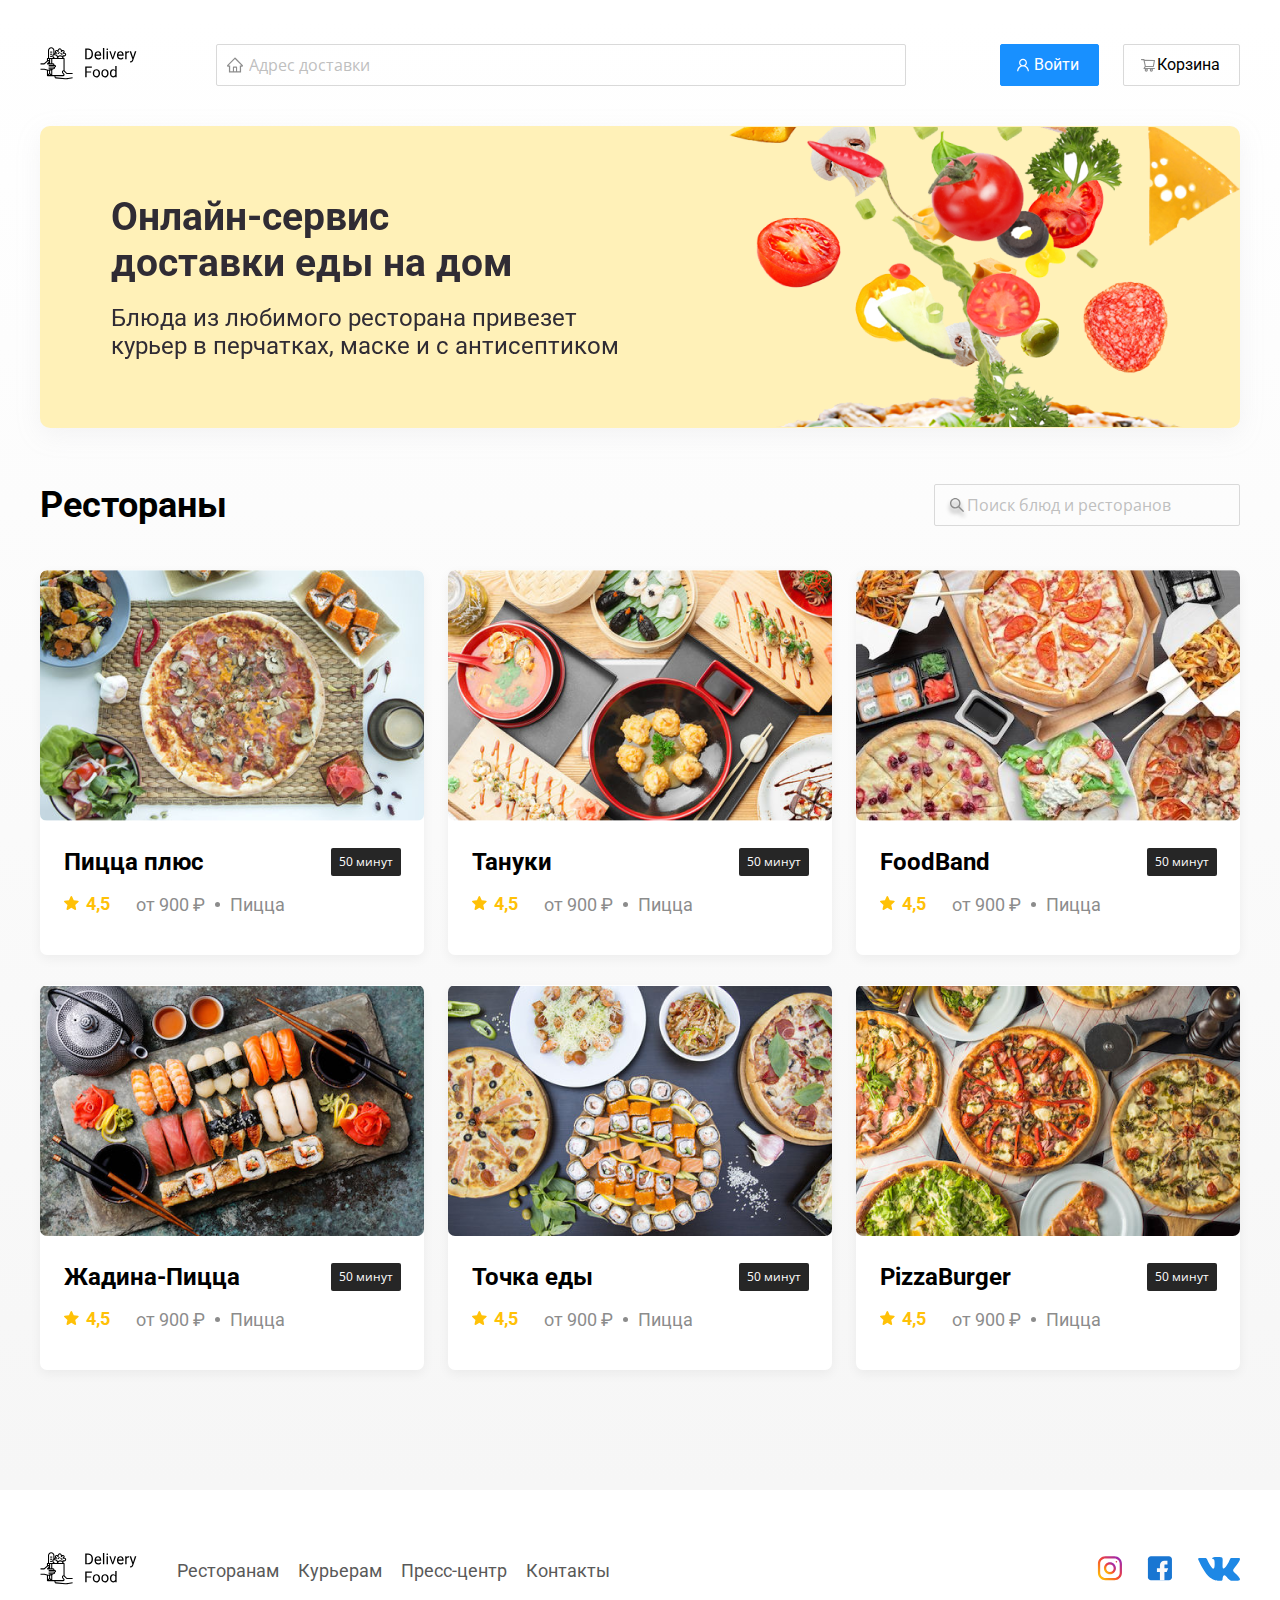
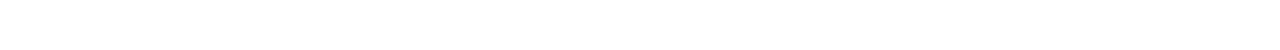
==== index.html @ 66b0663f "Add files via upload" ====
<!DOCTYPE html>
<html lang="ru">
<head>
    <meta charset="UTF-8">
    <meta http-equiv="X-UA-Compatible" content="IE=edge">
    <meta name="viewport" content="width=device-width, initial-scale=1.0">
    <title>Delivery Food</title>
    <link rel="preconnect" href="https://fonts.googleapis.com">
    <link rel="preconnect" href="https://fonts.gstatic.com" crossorigin>
    <link href="https://fonts.googleapis.com/css2?family=Open+Sans:wght@400;700&family=Roboto:wght@400;700&display=swap" rel="stylesheet">
    <link rel="stylesheet" href="css/styles.css">
    <link rel="icon" href="#" type="image/x-icon">
    <script src="./js/script.js" defer></script>
</head>
<body>
    
    <header class="section__header">
        <div class="container block block__header">
            <a href="/" class="logo">
                <img src="img/logo.svg" alt="логотиппппппп" class="logo__img">
            </a>
            <input type="text" class="input input-adress" placeholder="Адрес доставки">
            <div class="buttons header__buttons">
                <button class="button button__man button--primary">Войти</button>
                <button id="korzina" class="button button__cart button--secondary ">Корзина</button>
            </div>
        </div> 
    </header>
    <section class="section__promo ">
            <div class="container promo__block">
                <div class="promo__info">
                    <h1 class="promo__title">Онлайн-сервис <br> доставки еды на дом</h1>
                    <p class="promo__desc">Блюда из любимого ресторана привезет курьер в перчатках, маске и с антисептиком</p>
                </div>
                <!-- /.promo__info -->
            </div>
    </section>
    <!-- /.promo -->
    <section class="section__restourants">
        <div class="container">
            <div class="restour__search">
                <h2 class="section__title">Рестораны</h2>
                <input type="text" class="input input-search" placeholder="Поиск блюд и ресторанов">
            </div>
            <!-- /.restour__search -->
            <div class="cards">
                <div class="card">
                    <a href="" class="card__header"><img src="img/pizzaplus.png" alt="pizzaplus" class="card__img"></a>
            
                <div class="card__main">
                    <div class="card__title">
                        <h3 class="title">Пицца плюс</h3>
                        <span class="title_time">50 минут</span>
                    </div>
                    <!-- /.card__title -->
                    <div class="card__desc">
                        <strong class="card__reit">4,5</strong>
                        <span class="card__price">от 900 ₽</span>
                        <p class="card__category">Пицца</p>
                    </div>
                    <!-- /.card__desc -->
                </div>
                <!-- /.card__main -->
                </div>
                <!-- /.card -->
                <div class="card">
                    <a href="restourants/tanyki.html" class="card__header"><img src="img/tanyki.png" alt="tanyki" class="card__img"></a>
            
                <div class="card__main">
                    <div class="card__title">
                        <h3 class="title">Тануки</h3>
                        <span class="title_time">50 минут</span>
                    </div>
                    <!-- /.card__title -->
                    <div class="card__desc">
                        <strong class="card__reit">4,5</strong>
                        <span class="card__price">от 900 ₽</span>
                        <p class="card__category">Пицца</p>
                    </div>
                    <!-- /.card__desc -->
                </div>
                <!-- /.card__main -->
                </div>
                <!-- /.card -->
                <div class="card">
                    <a href="" class="card__header"><img src="img/foodband.png" alt="foodband" class="card__img"></a>
            
                <div class="card__main">
                    <div class="card__title">
                        <h3 class="title">FoodBand</h3>
                        <span class="title_time">50 минут</span>
                    </div>
                    <!-- /.card__title -->
                    <div class="card__desc">
                        <strong class="card__reit">4,5</strong>
                        <span class="card__price">от 900 ₽</span>
                        <p class="card__category">Пицца</p>
                    </div>
                    <!-- /.card__desc -->
                </div>
                <!-- /.card__main -->
                </div>
                <!-- /.card -->
                <div class="card">
                    <a href="" class="card__header"><img src="img/zhadina.png" alt="zhadina-pizza" class="card__img"></a>
            
                <div class="card__main">
                    <div class="card__title">
                        <h3 class="title">Жадина-Пицца</h3>
                        <span class="title_time">50 минут</span>
                    </div>
                    <!-- /.card__title -->
                    <div class="card__desc">
                        <strong class="card__reit">4,5</strong>
                        <span class="card__price">от 900 ₽</span>
                        <p class="card__category">Пицца</p>
                    </div>
                    <!-- /.card__desc -->
                </div>
                <!-- /.card__main -->
                </div>
                <!-- /.card -->
                <div class="card">
                    <a href="" class="card__header"><img src="img/tochkaedi.png" alt="tochkaedi" class="card__img"></a>
            
                <div class="card__main">
                    <div class="card__title">
                        <h3 class="title">Точка еды</h3>
                        <span class="title_time">50 минут</span>
                    </div>
                    <!-- /.card__title -->
                    <div class="card__desc">
                        <strong class="card__reit">4,5</strong>
                        <span class="card__price">от 900 ₽</span>
                        <p class="card__category">Пицца</p>
                    </div>
                    <!-- /.card__desc -->
                </div>
                <!-- /.card__main -->
                </div>
                <!-- /.card -->
                <div class="card">
                    <a href="" class="card__header"><img src="img/pizzaburger.png" alt="pizzaburger" class="card__img"></a>
            
                <div class="card__main">
                    <div class="card__title">
                        <h3 class="title">PizzaBurger</h3>
                        <span class="title_time">50 минут</span>
                    </div>
                    <!-- /.card__title -->
                    <div class="card__desc">
                        <strong class="card__reit">4,5</strong>
                        <span class="card__price">от 900 ₽</span>
                        <p class="card__category">Пицца</p>
                    </div>
                    <!-- /.card__desc -->
                </div>
                <!-- /.card__main -->
                </div>
                <!-- /.card -->
            
            </div>
            <!-- /.cards -->
        </div>
        <!-- /.container -->
    </section>
    <!-- /.section__restourants -->
    <footer class="section__footer">
        <div class="container block block__footer">
            <div class="block__navigation">
                <a href="/" class="logo">
                    <img src="img/logo.svg" alt="логотиппппппп" class="logo__img">
                </a>
                <nav class="navigation__footer">
                    <a href="#" class="nav-item">Ресторанам</a>
                    <a href="#" class="nav-item">Курьерам</a>
                    <a href="#" class="nav-item">Пресс-центр</a>
                    <a href="#" class="nav-item">Контакты</a>
                </nav>
                <!-- /.navigation__footer -->
            </div>
            <!-- /.block__navigation -->
            <div class="socials">
                <a href="#" class="social-link"><img src="img/instagram.svg" alt="social" class="social-img"></a>
                <a href="#" class="social-link"><img src="img/facebook.svg" alt="social" class="social-img"></a>
                <a href="#" class="social-link"><img src="img/vk.svg" alt="social" class="social-img"></a>
            </div>
            <!-- /.socials -->
        </div>
    </footer>
   <div id="modal"class=" modal">
       <div class="modal-block">
         <h2 class="modal-title">Корзина</h2>  
         <button id="close" class="button--closed close"></button>
         <div class="modal-body">
            <div class="card-string">
                 <h3 class="name-dich">Ролл угорь стандарт</h3>
                <div class="prace-count">
                    <span class="price-dish">250 ₽</span>
                    <div class="count-block">
                        <button class="button-count">-</button>
                        <span class="count">1</span>
                        <button class="button-count">+</button>
                    </div>
   
                </div>
                <!-- /.prace-count -->
            </div>
            <div class="card-string">
                <h3 class="name-dich">Ролл угорь стандарт</h3>
               <div class="prace-count">
                   <span class="price-dish">250 ₽</span>
                   <div class="count-block">
                       <button class="button-count">-</button>
                       <span class="count">1</span>
                       <button class="button-count">+</button>
                   </div>
  
               </div>
               <!-- /.prace-count -->
            </div>
            <div class="card-string">
            <h3 class="name-dich">Ролл угорь стандарт</h3>
           <div class="prace-count">
               <span class="price-dish">250 ₽</span>
               <div class="count-block">
                   <button class="button-count">-</button>
                   <span class="count">1</span>
                   <button class="button-count">+</button>
               </div>

           </div>
           <!-- /.prace-count -->
            </div>
            <div class="card-string">
        <h3 class="name-dich">Ролл угорь стандарт</h3>
       <div class="prace-count">
           <span class="price-dish">250 ₽</span>
           <div class="count-block">
               <button class="button-count">-</button>
               <span class="count">1</span>
               <button class="button-count">+</button>
           </div>

       </div>
       <!-- /.prace-count -->
            </div>
            <div class="card-string">
    <h3 class="name-dich">Ролл угорь стандарт</h3>
   <div class="prace-count">
       <span class="price-dish">250 ₽</span>
       <div class="count-block">
           <button class="button-count">-</button>
           <span class="count">1</span>
           <button class="button-count">+</button>
       </div>

   </div>
   <!-- /.prace-count -->
            </div>
            
       </div>
       <div class="modal-footer">
        <strong class="fullprice">1250 ₽</strong>
        <div class="button-modal--footer">
            <button class="button button--primary">Оформить заказ</button>
            <button id="cancelButton" class="button button--secondary butt__otmena">Отмена</button>
        </div>

    </div>
   </div>
   <!-- /.div modal -->
   
</body>
</html>
---- css/styles.css ----
*{
    margin: 0;
    padding: 0;
    box-sizing: border-box;
}
html{
    font-family: 'Roboto', sans-serif;
    font-style: normal;
    font-size: 18px;
}

body{
    background: linear-gradient(180deg, rgba(245, 245, 245, 0) 1.04%, #F5F5F5 100%);
}

.container{
    max-width: 1200px;
    width: 100%;
    margin: auto;
}
.input{
    font-family: 'Open Sans', sans-serif;
    line-height: 24px;
    font-style: normal;
    font-weight: normal;
    font-size: 16px;
    border: 1px solid #D9D9D9;
    border-radius: 2px;
    outline: none;
}
.input-adress{
    max-width: 690px;
    width: 100%;
    padding: 8px 12px 8px 32px;
    background: url(../img/house.svg) no-repeat 10px center;
}
.input-adress::placeholder{
    color:#BFBFBF;
    font-style: normal;
    font-weight: normal;
    font-size: 16px;
    line-height: 24px;
    
}
.block{
    display: flex;
    justify-content: space-between;
    align-items: center;
}

.section__header{
    margin-top: 44px;
    margin-bottom: 40px;
}

.logo{
    max-height: 40px;
}

.logo__img{
max-height: 40px;
}

.button{
    padding: 8px 19px 8px 33px;
    border: none;
    border-radius: 2px;
    margin-left: 20px;
    font-family: 'Roboto', sans-serif;
    font-style: normal;
    font-size: 16px;
    line-height: 24px;
    cursor: pointer;
}

.button__man{
    background: url(../img/man.svg) no-repeat 16px center;
}
.button--primary{
    background-color: #1890FF;
    color:white;
    border: 1px solid #1890FF;
}
.button__cart{
    background:  url(../img/korzina.svg) no-repeat 16px center;
}

.button--secondary{
    border: 1px solid #D9D9D9;
    
}
.butt__otmena{
    background: transparent;
}

.promo__block{
    background: #FFF1B8 url(../img/promo.png) no-repeat right center;
    border-radius: 10px;
    padding: 68px 0;
    padding-left: 71px;
    filter: drop-shadow(0px 7px 12px rgba(158, 158, 163, 0.1));
}

.promo__desc{
    
    font-weight: normal;
    font-size: 24px;
    line-height: 28px;
    color: #302C34;

}

.section__restourants{
    padding-top: 56px;
    padding-bottom: 90px;
}

.promo__title{
   
    font-weight: bold;
    font-size: 39px;
    line-height: 46px;
    color: #302C34;
    margin-bottom: 18px;

}

.promo__info{
    max-width: 535px;
    width: 100%;
}
.restour__search{
    display: flex;
    justify-content: space-between;
    margin-bottom: 44px;
}

.section__title{
    font-weight: bold;
font-size: 36px;
line-height: 42px;
}

.input-search{
    max-width: 306px;
    width: 100%;
    padding: 5px 12px 5px 32px;
    background: url(../img/search.svg) no-repeat 10px 11px;
}
.input-search::placeholder{
    color:#BFBFBF;
    line-height: 24px;
}

.cards{
display: flex;
flex-wrap: wrap;
justify-content: space-between;
}

.card{
    max-width: 384px;
    width: 100%;
    background: #fff;
    box-shadow: 0px 4px 12px rgba(0, 0, 0, 0.05);
    border-radius: 7px;
    margin-bottom: 30px;
}

.card__img{
    border-radius: 7px;
}

.card__main{
    padding: 21px 24px 35px;
}

.card__title{
    display:flex;
    justify-content: space-between;
    align-items: center;
    margin-bottom: 10px;
    
}

.card__desc{
    display: flex;
    justify-content: start;
    align-items: center;
}

.title{
    font-weight: bold;
    font-size: 24px;
    line-height: 32px;
}

.title_time{
    background: #262626;
    border-radius: 2px;
    font-family: 'Open Sans', sans-serif;
font-style: normal;
font-weight: normal;
font-size: 12px;
line-height: 20px;

color: #FFFFFF;
padding: 4px 8px;
}

.card__reit{
    margin-left: 22px;
    position: relative;
    font-weight: bold;
    font-size: 18px;
    line-height: 32px;
    color: #FFC107;
    
}

.card__reit::before{
    content: '' ;
    width: 15px;
    height: 15px;
    position: absolute;
    top: 7px;
    left: -22px;
    background: url(../img/rate.svg);
}
.card__price{
    color: #8c8c8c;
    margin-left: 26px;
}
.card__category{
    color: #8c8c8c;
    position: relative;
    margin-left: 25px;
}
.card__category::before{
    content: '';
    position: absolute;
    top: 50%;
    left: -15px;
    margin-top: -2.5px;
    width: 5px;
    height: 5px;
    background: #8c8c8c;
    border-radius: 50%;
}

.section__footer{
    background: #fff;
    padding-top: 60px;
    padding-bottom: 60px;
}
.block__navigation{
    display: flex;
    align-items: center ;
}
.navigation__footer{
    margin-left: 36px;
}
.nav-item{
    line-height: 21px;
    color: #595959;
    margin-right: 15px;
    text-decoration: none;
}
.socials{
    display: flex;
    align-items: center;
}

.social-img{
    height: 25px;
    margin-left: 25px;
}
.restour__title{
    font-size: 36px;
    line-height: 42px;
}
.restour__info{
    margin-top: 40px;
    margin-bottom: 37px;
    display: flex;
    align-items: center;
}

.restour__desc{
    display: flex;
    justify-content: start;

    align-items: center;
    margin-left: 32px;
}

.card__category__init{
    color: #8c8c8c;
    position: relative;
    margin-bottom: 25px;
    
}
.card__desc__position{
    display: flex;
    flex-direction: column;
 
}
.card__title{
    width: 337px;
    height: 32px;
}

.button--addto{
    padding: 7px 36px 7px 14px;
    
    border: none;
    border-radius: 2px;
    
    font-family: 'OpenSans', sans-serif;
    font-style: normal;
    font-size: 16px;
    line-height: 24px;
    background: #fff url(../img/whitecart.svg) no-repeat 99px center;
    background-color: #1890FF;
    color:white;
    border: 1px solid #1890FF;
}
.button--addtocart{
    display: flex;
}
.card__cost{
    display: flex;
    justify-content: start;
    align-items: center;
    margin-left: 59px;
    font-weight: bold;
    font-size: 20px;
    line-height: 32px;
}

/*модальоне окно*/

.modal{
    display: none;
    width: 100%;
    height: 100%;
    position: fixed;
    top: 0;
    left: 0;
    background: rgba(0, 0, 0, 0.5);
}
.modal-block{
    position: relative;
    top: 50%;
    margin: auto;
    margin-top: -275px;
    max-width: 780px;
    width: 100%;
    background: #FFFFFF;
    border-radius: 5px;
    padding: 40px 45px;
    position: relative;
}
.modal-title{
    font-weight: bold;
font-size: 36px;
line-height: 42px;
margin-bottom: 45px;
}

.button--closed{
    position: absolute;
    top: 50px;
    right: 46px;
    width: 25px;
    height: 25px;
background: url(../img/closed.png) no-repeat center;
border: none;
cursor: pointer;
}
.modal-body{
    margin-bottom: 53px;
}
.card-string{
display: flex;
justify-content: space-between;
align-items: center;
border-bottom: 1px solid #d9d9d9;
padding-top: 14px;
padding-bottom: 14px;
}
.name-dich{
    font-weight: normal;
    font-size: 18px;
}
.prace-count{
    display: flex;
align-items: center;
}

.price-dish{
    margin-right: 48px;
    font-weight: bold;
font-size: 20px;
line-height: 32px;
}

.button-count{
    width: 39px;
    height: 32px;
    border: 1px solid #40A9FF;
    background: transparent;
}
.count{
    margin-left: 13px;
    margin-right: 13px;
}
.modal-footer{
    display: flex;
    justify-content: space-between;
    align-items: center;
}

.button-modal--footer .button{
 padding: 8px 16px;
}
.fullprice{
    padding: 15px 20px;
    background: #262626;
    border-radius: 5px;
    font-weight: bold;
    font-size: 20px;
    line-height: 23px;
    
    /* Gray / gray-2 */
    
    color: #FAFAFA;
}

.open{
    display: block;
    visibility: visible;
}


 /* адаптация */
  @media(max-width:1240px){
    .container{
        width: 95%;
    }
    .logo{
        display:none;
    }
    .cards{
        justify-content: space-around;
    }
    .card{
        max-width: 40%;
    }
    .card__img{
       width: 100%;
    }
}

@media(max-width:980px){
    .header__buttons{
        display: none;
    }
.section__header .logo{
        display:block;
        order:1;
    }
    .input-adress{
        width: 75%;
    }
    .promo__block{
        background: #FFF1B8 ;}
        .card{
            max-width: 384px;
        }
}
@media(max-width:860px){
    .card{
        max-width: 300px;
    } 
    .title{
        max-width: 230px;
        margin-bottom: 10px;
    }
}

 @media(max-width:650px){
    .input-adress{
        /* width: 100%;
        order:-1;
        margin-bottom: 20px; */
         display: none;
    }
    .block__header{
        flex-wrap: wrap;
        
    }
    .header__buttons{
        display: flex;
        order:0;
    }
    .section__header .logo{
        display: block;
        order:0;
    }
    .header{
        margin-top: 20px;
        margin-bottom: 20px;
    } 


  .promo__block{
        display: none;}

        .section__title{
            display: none;
        }

.restour__search{
  
    justify-content: center;
}
.input-search{
    max-width: 500px;
   ;
}
        .cards{
           flex-direction: column;
        }
        .card{
            max-width: 100%;
        }
        .title{
            max-width: 350px;
            margin-bottom: 20px;
        }
    .block__footer{
        flex-wrap: wrap;
        justify-content: center;
    }
    .block__navigation{
        justify-content: center;
        margin-bottom: 20px;
    }
    .footer{
        padding: 20px 0;
    }
 } 
 @media (max-width: 510px) {
    .navigation__footer{
        display: none;
    }
    .socials{
        justify-content: center;
    }
     
 }
 @media(max-width:480px){

 }
@media(max-width:480px){
    

    .input-adress{
        width: 100%;
        order:-1;
        margin-bottom: 20px;
    }
    .block__header{
        flex-wrap: wrap;
    }
    .header__buttons{
        display: flex;
        order:0;
    }
    .section__header .logo{
        display: block;
        order:0;
    }
    .header{
        margin-top: 20px;
        margin-bottom: 20px;
    }
    .cards{
        justify-content: center;
    }
}
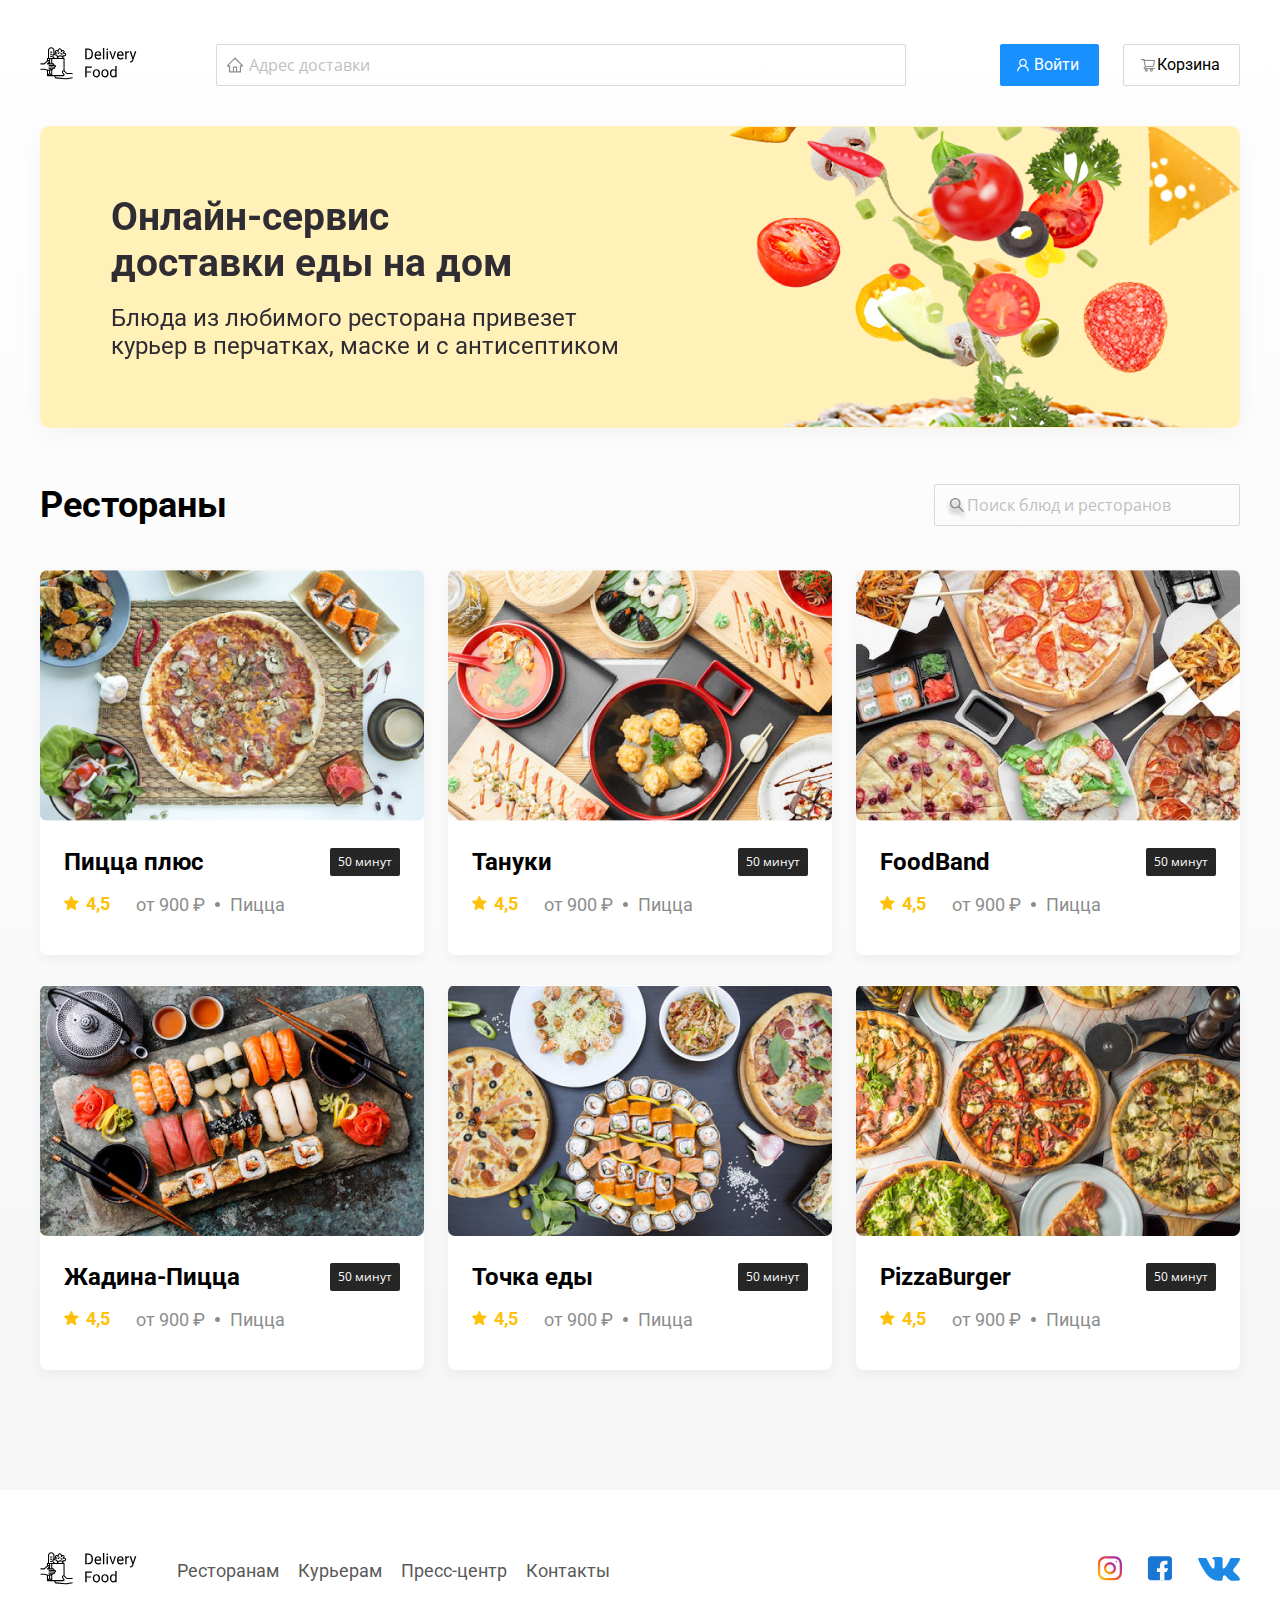
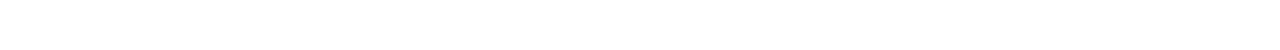
==== commit 0df7a34d: "Add files via upload" ====
--- a/index.html
+++ b/index.html
@@ -188,7 +188,7 @@
             <!-- /.socials -->
         </div>
     </footer>
-   <div id="modal"class=" modal">
+   <div id="modal" class=" modal">
        <div class="modal-block">
          <h2 class="modal-title">Корзина</h2>  
          <button id="close" class="button--closed close"></button>
@@ -270,6 +270,6 @@
     </div>
    </div>
    <!-- /.div modal -->
-   
+</div>
 </body>
 </html>--- a/css/styles.css
+++ b/css/styles.css
@@ -306,7 +306,7 @@
  
 }
 .card__title{
-    width: 337px;
+    max-width: 337px;
     height: 32px;
 }
 
@@ -487,6 +487,9 @@
         max-width: 230px;
         margin-bottom: 10px;
     }
+    .section__restourants{
+        padding-bottom: 0;
+    }
 }
 
  @media(max-width:650px){
@@ -528,6 +531,10 @@
 .input-search{
     max-width: 500px;
    ;
+}
+.section__restourants{
+    padding-top: 0;
+    padding-bottom: 0;
 }
         .cards{
            flex-direction: column;
@@ -590,4 +597,17 @@
         justify-content: center;
     }
 }  
-
+@media(max-width: 460px){
+    .card__price{
+        display: none;
+    }
+}
+@media(max-width:377px){
+    .header__buttons{
+        margin-top: 20px;
+    }
+    .block__header{
+        justify-content: center;
+    }
+    
+}